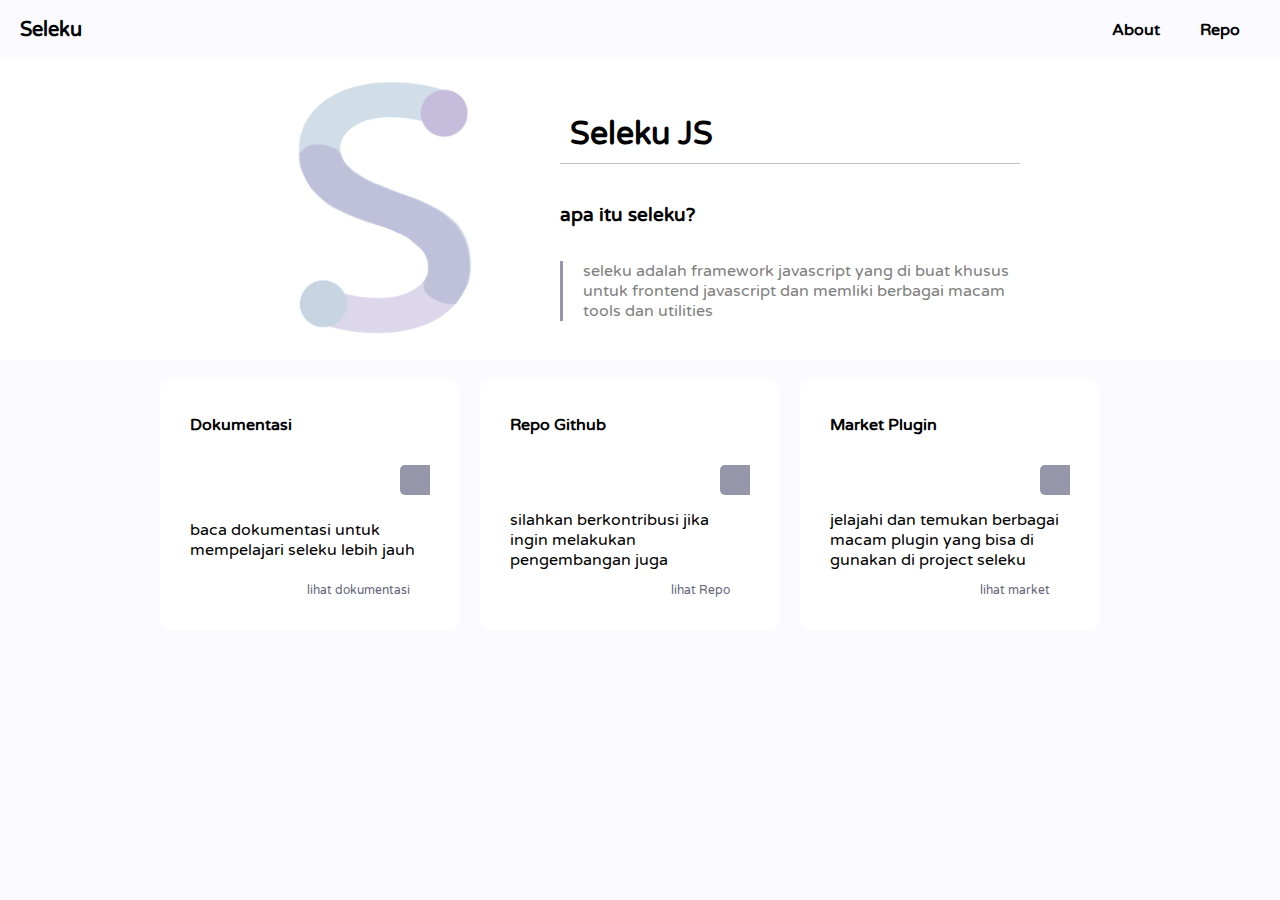
==== index.html @ 768d2b9d "update" ====
<!DOCTYPE html>
<html>
	<head>
		<title>Seleku</title>
		<link rel="stylesheet" type="text/css" href="style.css">
		<link rel="stylesheet" href="https://cdnjs.cloudflare.com/ajax/libs/font-awesome/5.15.3/css/all.min.css" integrity="sha512-iBBXm8fW90+nuLcSKlbmrPcLa0OT92xO1BIsZ+ywDWZCvqsWgccV3gFoRBv0z+8dLJgyAHIhR35VZc2oM/gI1w==" crossorigin="anonymous" />
		<link rel="preconnect" href="https://fonts.gstatic.com">
		<link href="https://fonts.googleapis.com/css2?family=Varela+Round&display=swap" rel="stylesheet">
		<meta name="viewport" content="width=device-width, initial-scale=1.0, maximum-scale=1.0, minimum-scale=1.0">
	</head>
	<body>
		<div class="navbar">
			<div class="nav-left">
				<b>
				<i class="fas fa-grip-lines-vertical"></i>
				Seleku
				</b>
			</div>
			<div class="nav-right">
				<a>About</a>
				<a>Repo</a>
				<button id="show">
				<i class="fas fa-bars"></i>
				</button>
			</div>
		</div>
		<div class="on-mobile-nav" id="nav-hidden">
			<a>:: Docs</a>
			<a>:: Example</a>
			<a>:: About</a>
		</div>
		<div class="content">
			<img src="icon.jpeg">
			<div class="content-intro">
				<h1>Seleku JS</h1>
				<h3>apa itu seleku?</h3>
				<p>seleku adalah framework javascript yang di buat khusus untuk frontend javascript dan memliki berbagai macam tools dan utilities</p>
			</div>
		</div>
		<div class="product">
			<div class="card">
				<div class="card-image">
					Dokumentasi
				</div>
				<div class="card-info">
					baca dokumentasi untuk mempelajari seleku lebih jauh
				</div>
				<div class="card-action">
					<a>lihat dokumentasi</a>
				</div>
			</div>
			<div class="card">
				<div class="card-image">
					Repo Github
				</div>
				<div class="card-info">
					silahkan berkontribusi jika ingin melakukan pengembangan juga
				</div>
				<div class="card-action">
					<a>lihat Repo</a>
				</div>
			</div>
			<div class="card">
				<div class="card-image">
					Market Plugin
				</div>
				<div class="card-info">
					jelajahi dan temukan berbagai macam plugin yang bisa di gunakan di project seleku
				</div>
				<div class="card-action">
					<a>lihat market</a>
				</div>
			</div>
		</div>
		<script type="text/javascript" src="index.js"></script>
	</body>
</html>
---- style.css ----
*{
	box-sizing: border-box;
	font-family: sans-serif;
	font-family: 'Varela Round', sans-serif;
}

html,body{
	width: 100%;
	height: 100%;
	margin: 0px;
	background: rgb(250,250,255);
}

.navbar{
	width: 100%;
	height: 60px;
	display: flex;
	justify-content: center;
	align-items: center;
	flex-wrap: wrap;
	background: rgb(250,250,255);
}

.navbar .nav-left{
	width: 50%;
	height: 100%;
	display: flex;
	justify-content: flex-start;
	align-items: center;
	padding-left: 20px;
	flex-wrap: wrap;
}

.navbar .nav-left b{
	font-family: 'Varela Round', sans-serif;
	font-size: 20px;
}

.navbar .nav-right{
	width: 50%;
	height: 100%;
	display: flex;
	justify-content: flex-end;
	padding-right: 20px;
	align-items: center;
	flex-wrap: wrap;
}

.navbar .nav-right a{
	height: 100%;
	padding: 10px;
	display: flex;
	justify-content: center;
	align-items: center;
	flex-wrap: wrap;
	margin: 0px 10px;
	font-family: 'Varela Round', sans-serif;
	font-weight: bold;
	cursor: pointer;
}

.navbar .nav-right button{
	width: 40px;
	height: 40px;
	background: none;
	outline: none;
	border: none;
	display: none;
	cursor: pointer;
}

.navbar .nav-right button i{
	font-size: 20px;
}

.navbar .nav-left img{
	width: 40px;
	height: 40px;
	border-radius: 100%;
}

.content{
	width: 100%;
	display: flex;
	justify-content: center;
	align-items: center;
	flex-wrap: wrap;
	position: relative;
	background: white;
}

.content .content-intro{
	width: 500px;
	height: 300px;
	display: flex;
	justify-content: center;
	align-items: center;
	flex-direction: column;
	padding: 20px;
	background: white;
}

.content .content-intro > *{
	width: 100%;
}

.content .content-intro p{
	border-left: 3px solid rgb(150,150,170);
	padding-left: 20px;
	color: gray;
}

.content .content-intro h1{
	border-bottom: 0.2px solid rgba(0,0,0,0.25);
	padding: 10px;
}

.content img{
	width: 300px;
	height: 300px;
	border-radius: 10px;
	background: white;
}

.product {
	width: 100%;
	padding: 20px 0px;
	display: flex;
	justify-content:center;
	align-items: center;
	flex-wrap: wrap;
}

.card{
	width: 300px;
	height: 250px;
	background: white;
	border-radius:10px;
	display: flex;
	justify-content:center;
	align-items: center;
	margin-bottom:10px;
	flex-direction: column;
	margin-right:20px;
}

.card .card-image{
	width: 80%;
	height: 100px;
	padding: 10px 0px;
	font-weight:bold;
	position: relative;
	display: flex;
	justify-content: flex-start;
	align-items: flex-start;
	flex-direction: column;
}

.card .card-image:after{
	content: "";
	width: 30px;
	height: 30px;
	background: rgb(150,150,170);
	position: absolute;
	right: 0px;
	bottom: 10px;
	border-radius:5px 0px 0px 5px;
}

.card .card-info{
	width: 80%;
	height: 70px;
	overflow: hidden;
	display: flex;
	justify-content:center;
	align-items: center;
	flex-direction: column;
}

.card .card-action{
	width:80%;
	height: 30px;
	display: flex;
	justify-content:flex-end;
	align-items: center;
	flex-wrap: wrap;
	padding-right:20px;
}

.card .card-action a{
	font-size: 12px;
	color: rgb(100,100,120);
}

.on-mobile-nav{
	width: 0px;
	height: 100%;
	display: flex;
	position: fixed;
	z-index: 3;
	justify-content:flex-start;
	align-items: center;
	flex-direction: column;
	background: white;
	overflow-y: hidden;
	top: 0px;
	left: 0px;
	transition: 0.3s all;
}

.on-mobile-nav a{
	width: 280px;
	height: 50px;
	display: flex;
	justify-content:flex-start;
	padding-left:20px;
	align-items: center;
	flex-wrap:wrap;
	font-weight: bold;
}

.on-mobile-active{
	width: 280px;
}

@media only screen and (min-width: 320px) and (max-width: 600px){
	.content img{
		display: none;
	}

	.navbar .nav-right a{
		display: none;
	}

	.navbar .nav-right button{
		display: block;
	}
}
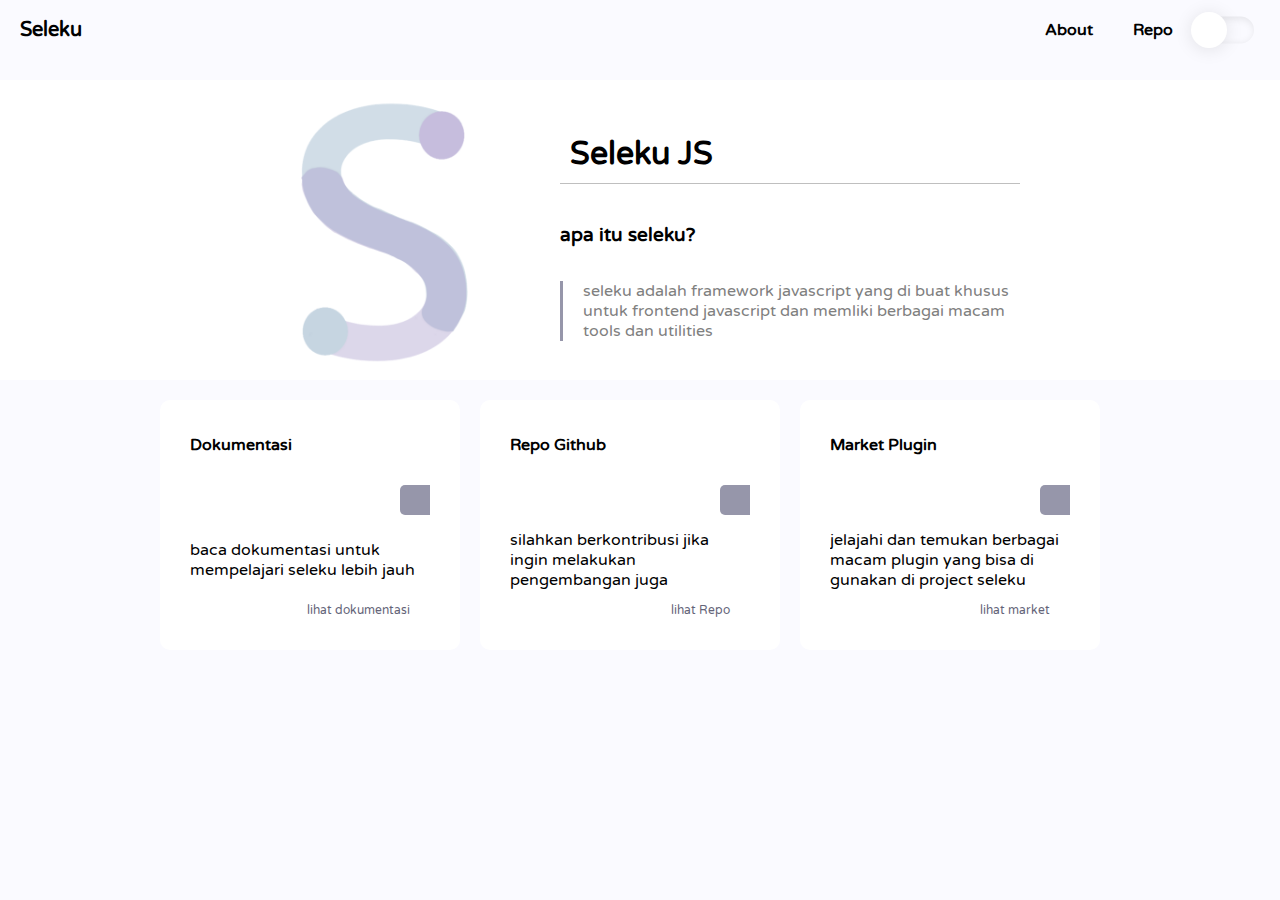
==== commit 10a338fb: "Merge pull request #3 from daberpro/main" ====
--- a/index.html
+++ b/index.html
@@ -19,18 +19,23 @@
 			<div class="nav-right">
 				<a>About</a>
 				<a>Repo</a>
+				<input type="checkbox" class="my-switch" name="" id="mode">
 				<button id="show">
 				<i class="fas fa-bars"></i>
 				</button>
 			</div>
 		</div>
 		<div class="on-mobile-nav" id="nav-hidden">
+			<div class="config">
+				<input type="checkbox" class="my-switch" name="" id="mode">
+			</div>
 			<a>:: Docs</a>
 			<a>:: Example</a>
 			<a>:: About</a>
+			<a>:: Repo</a>
 		</div>
 		<div class="content">
-			<img src="icon.jpeg">
+			<img src="icon.png">
 			<div class="content-intro">
 				<h1>Seleku JS</h1>
 				<h3>apa itu seleku?</h3>
--- a/style.css
+++ b/style.css
@@ -87,6 +87,7 @@
 	flex-wrap: wrap;
 	position: relative;
 	background: white;
+	margin-top: 20px;
 }
 
 .content .content-intro{
@@ -210,18 +211,112 @@
 
 .on-mobile-nav a{
 	width: 280px;
-	height: 50px;
+	height: 70px;
 	display: flex;
 	justify-content:flex-start;
 	padding-left:20px;
 	align-items: center;
 	flex-wrap:wrap;
 	font-weight: bold;
+	position: relative;
+	font-size: 20px;
+	color: rgb(2.5,2.5,25);
+	text-shadow: 0px 1px 7px rgba(2.5,2.5,25,0.1);
+}
+
+.on-mobile-nav a:after{
+	font-family: "Font Awesome 5 Free"; 
+	font-weight: 900; 
+	content: "\f054";
+	position: absolute;
+	right: 50px;
+}
+
+.on-mobile-nav .config{
+	display: flex;
+	justify-content:flex-start;
+	padding-left: 20px;
+	align-items: center;
+	flex-wrap: wrap;
+	width: 280px;
+	height: 60px;
 }
 
 .on-mobile-active{
 	width: 280px;
 }
+
+.my-switch{
+	position: relative;
+	width: 60px;
+	height: 30px;
+	-webkit-appearance: none;
+	background: rgb(250,250,255);
+	box-shadow: inset 2px 2px 10px rgba(0,0,0,0.1);
+	border-radius: 30px;
+	outline: none;
+	transition: 0.3s all;
+	transform: scale(0.9);
+}
+
+.dark{
+	background: rgb(50,50,80) !important;
+}
+
+.primary-dark{
+	background: rgb(30,30,60) !important;
+}
+
+.primary-dark .card-image{
+	color: white;
+}
+
+.dark-button{
+	color: white;
+}
+
+.primary-dark .card-info{
+	color: silver;
+}
+
+.dark b,.dark a,.dark h1{
+	color: white;
+}
+
+.dark h3{
+	color: silver;
+}
+
+.my-switch:checked{
+	background: rgb(25,25,30);
+	box-shadow: inset 2px 2px 10px rgba(0,0,0,0.1);
+}
+
+.my-switch:before{
+	display: flex;
+	justify-content:center;
+	align-items: center;
+	flex-wrap: wrap;
+	font-family: "Font Awesome 5 Free"; 
+	font-weight: 900;
+	content: "\f186";
+	width: 40px;
+	height: 40px;
+	background: white;
+	border-radius: 100%;
+	box-shadow: 0px 2px 20px rgba(0,0,0,0.1);
+	position: absolute;
+	z-index: 3;
+	left: -10px;
+	top: -5px;
+	transition: 0.3s all;
+}
+
+.my-switch:checked::before{
+	left: 30px;
+	content: "\f185";
+}
+
 
 @media only screen and (min-width: 320px) and (max-width: 600px){
 	.content img{
@@ -232,7 +327,16 @@
 		display: none;
 	}
 
+	.navbar .nav-right input{
+		display: none;
+	}
+
 	.navbar .nav-right button{
 		display: block;
 	}
-}
+
+	.card{
+		width: 90%;
+		margin: 10px 0px;
+	}
+}
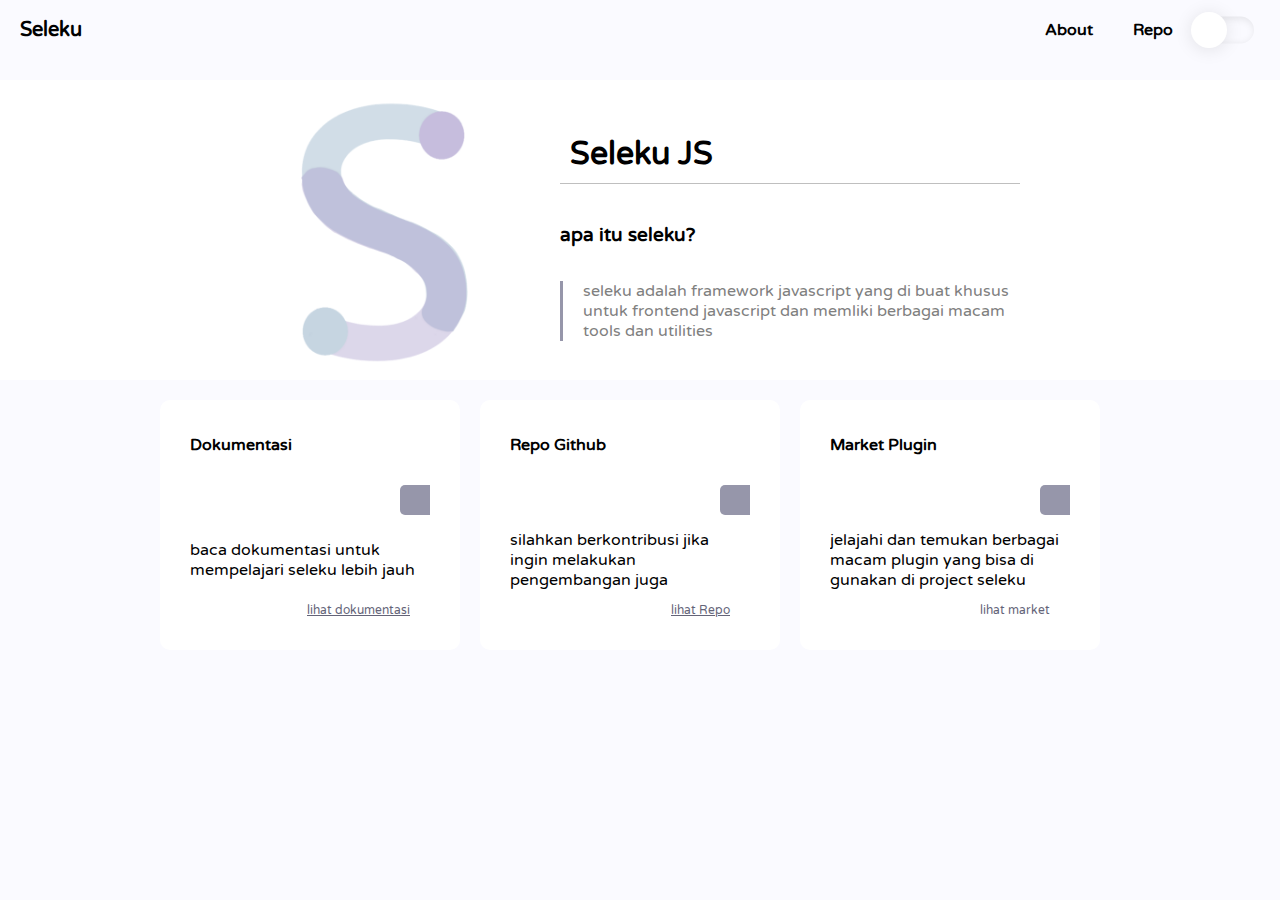
==== commit b6ab5ca0: "Update index.html" ====
--- a/index.html
+++ b/index.html
@@ -51,7 +51,7 @@
 					baca dokumentasi untuk mempelajari seleku lebih jauh
 				</div>
 				<div class="card-action">
-					<a>lihat dokumentasi</a>
+					<a href="https://github.com/selekudev/seleku">lihat dokumentasi</a>
 				</div>
 			</div>
 			<div class="card">
@@ -62,7 +62,7 @@
 					silahkan berkontribusi jika ingin melakukan pengembangan juga
 				</div>
 				<div class="card-action">
-					<a>lihat Repo</a>
+					<a href="https://github.com/selekudev/seleku">lihat Repo</a>
 				</div>
 			</div>
 			<div class="card">
@@ -79,4 +79,4 @@
 		</div>
 		<script type="text/javascript" src="index.js"></script>
 	</body>
-</html>+</html>
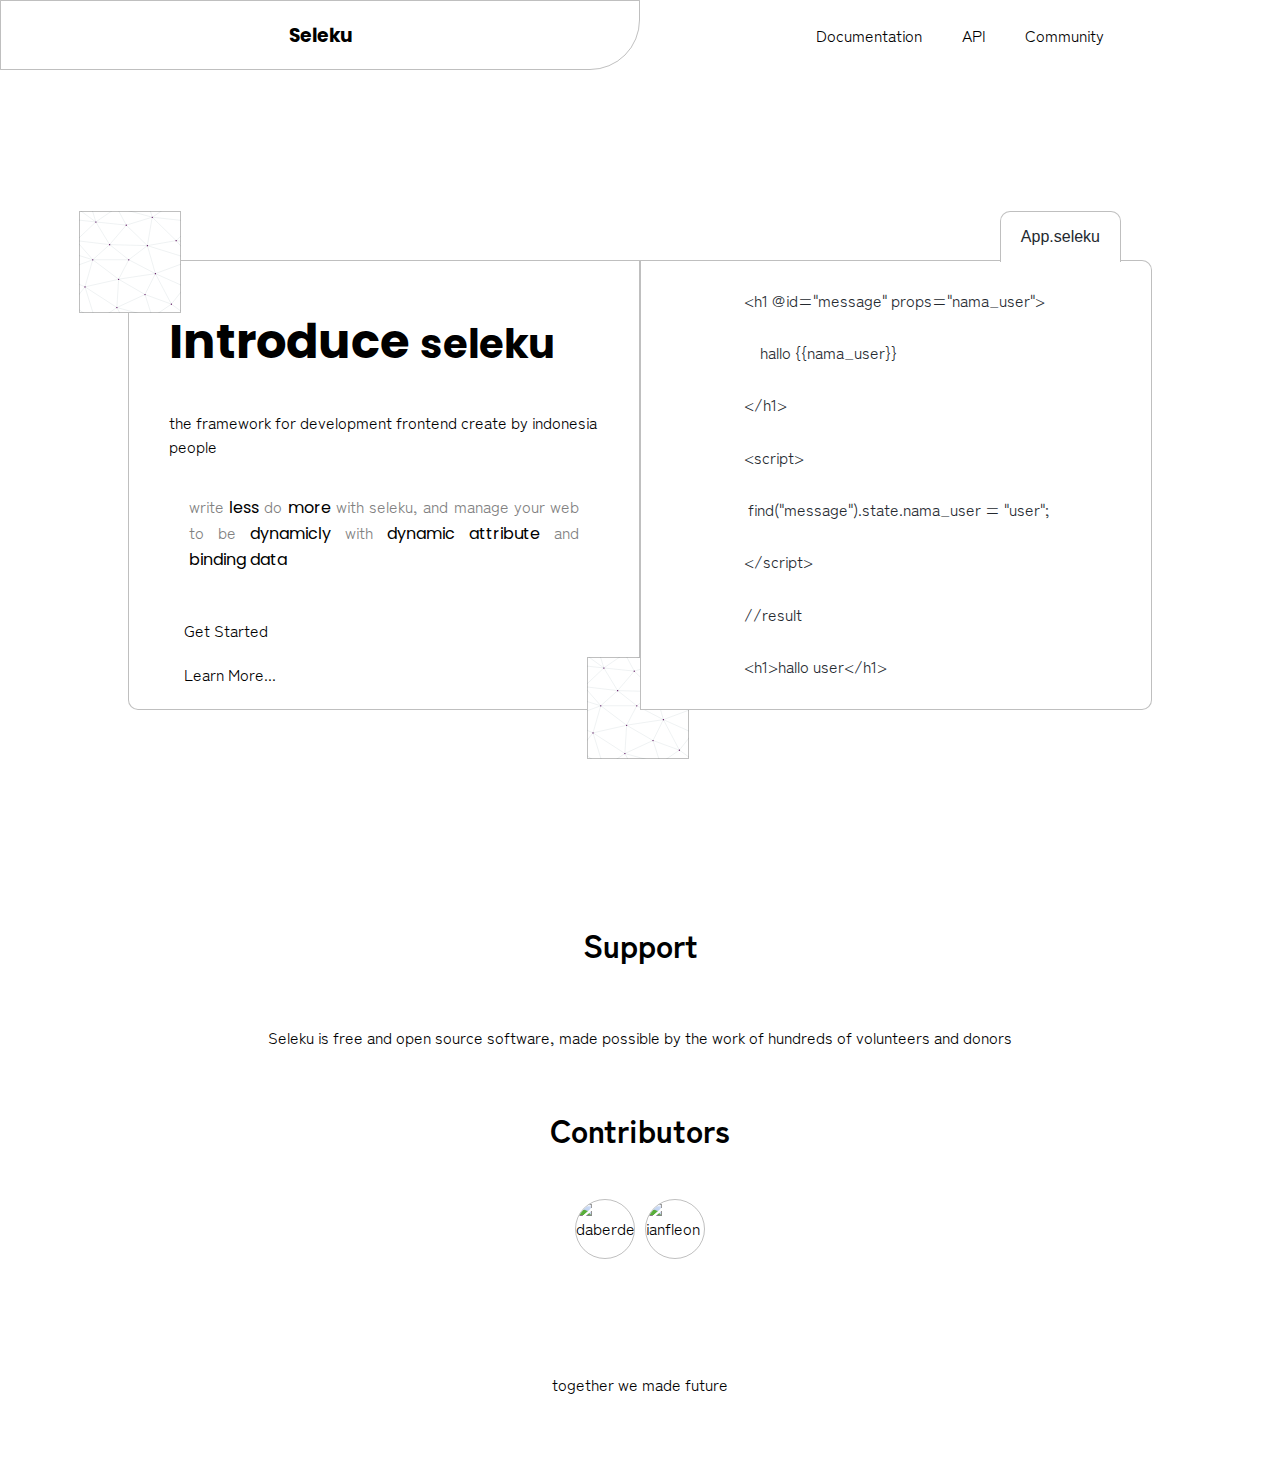
==== commit 13010b32: "Add files via upload" ====
--- a/index.html
+++ b/index.html
@@ -1,82 +1,122 @@
-<!DOCTYPE html>
-<html>
-	<head>
-		<title>Seleku</title>
-		<link rel="stylesheet" type="text/css" href="style.css">
-		<link rel="stylesheet" href="https://cdnjs.cloudflare.com/ajax/libs/font-awesome/5.15.3/css/all.min.css" integrity="sha512-iBBXm8fW90+nuLcSKlbmrPcLa0OT92xO1BIsZ+ywDWZCvqsWgccV3gFoRBv0z+8dLJgyAHIhR35VZc2oM/gI1w==" crossorigin="anonymous" />
-		<link rel="preconnect" href="https://fonts.gstatic.com">
-		<link href="https://fonts.googleapis.com/css2?family=Varela+Round&display=swap" rel="stylesheet">
-		<meta name="viewport" content="width=device-width, initial-scale=1.0, maximum-scale=1.0, minimum-scale=1.0">
-	</head>
-	<body>
-		<div class="navbar">
-			<div class="nav-left">
-				<b>
-				<i class="fas fa-grip-lines-vertical"></i>
-				Seleku
-				</b>
-			</div>
-			<div class="nav-right">
-				<a>About</a>
-				<a>Repo</a>
-				<input type="checkbox" class="my-switch" name="" id="mode">
-				<button id="show">
-				<i class="fas fa-bars"></i>
-				</button>
-			</div>
-		</div>
-		<div class="on-mobile-nav" id="nav-hidden">
-			<div class="config">
-				<input type="checkbox" class="my-switch" name="" id="mode">
-			</div>
-			<a>:: Docs</a>
-			<a>:: Example</a>
-			<a>:: About</a>
-			<a>:: Repo</a>
-		</div>
-		<div class="content">
-			<img src="icon.png">
-			<div class="content-intro">
-				<h1>Seleku JS</h1>
-				<h3>apa itu seleku?</h3>
-				<p>seleku adalah framework javascript yang di buat khusus untuk frontend javascript dan memliki berbagai macam tools dan utilities</p>
-			</div>
-		</div>
-		<div class="product">
-			<div class="card">
-				<div class="card-image">
-					Dokumentasi
-				</div>
-				<div class="card-info">
-					baca dokumentasi untuk mempelajari seleku lebih jauh
-				</div>
-				<div class="card-action">
-					<a href="https://github.com/selekudev/seleku">lihat dokumentasi</a>
-				</div>
-			</div>
-			<div class="card">
-				<div class="card-image">
-					Repo Github
-				</div>
-				<div class="card-info">
-					silahkan berkontribusi jika ingin melakukan pengembangan juga
-				</div>
-				<div class="card-action">
-					<a href="https://github.com/selekudev/seleku">lihat Repo</a>
-				</div>
-			</div>
-			<div class="card">
-				<div class="card-image">
-					Market Plugin
-				</div>
-				<div class="card-info">
-					jelajahi dan temukan berbagai macam plugin yang bisa di gunakan di project seleku
-				</div>
-				<div class="card-action">
-					<a>lihat market</a>
-				</div>
-			</div>
-		</div>
-		<script type="text/javascript" src="index.js"></script>
-	</body>
-</html>
+<!DOCTYPE html>
+<html lang="en">
+<head>
+	<meta property="og:image" content="/icon.png">
+	<meta name="description" content="framework buatan anak bangsa">
+	<meta charset="UTF-8">
+	<meta name="viewport" content="width=device-width, initial-scale=1.0, maximum-scale=1.0, minimum-scale=1.0">
+	<link rel="stylesheet" href="github-markdown.css">
+	<title>Seleku</title>
+	<link rel="stylesheet" href="https://cdnjs.cloudflare.com/ajax/libs/font-awesome/5.15.3/css/all.min.css" integrity="sha512-iBBXm8fW90+nuLcSKlbmrPcLa0OT92xO1BIsZ+ywDWZCvqsWgccV3gFoRBv0z+8dLJgyAHIhR35VZc2oM/gI1w==" crossorigin="anonymous" />
+	 <link rel="stylesheet" href="https://cdnjs.cloudflare.com/ajax/libs/highlight.js/11.3.1/styles/atom-one-dark.min.css" integrity="sha512-Jk4AqjWsdSzSWCSuQTfYRIF84Rq/eV0G2+tu07byYwHcbTGfdmLrHjUSwvzp5HvbiqK4ibmNwdcG49Y5RGYPTg==" crossorigin="anonymous" referrerpolicy="no-referrer" />
+	<script src="https://cdnjs.cloudflare.com/ajax/libs/highlight.js/11.3.1/highlight.min.js"></script>
+	<link rel="stylesheet" href="style.css">
+	<style>
+		
+		span .xml{
+			font-family: 'Roboto Mono', monospace !important;
+		}
+
+	</style>
+</head>
+<body>
+	
+	<div class="navbar">
+		<div class="left">
+			
+			<h3 class="title">Seleku</h3>
+
+		</div>
+		<div class="right">
+			
+			<li>
+				<a href="documentation.html">Documentation</a>
+			</li>
+			<li>
+				<a href="API.html">API</a>
+			</li>
+			<li>
+				<a href="community.html">Community</a>
+			</li>
+
+		</div>
+	</div>
+
+	<div class="content">
+
+		<div class="left-content simple-border">
+			
+			<h1 class="title">Introduce <small class="subtitle">seleku</small></h1>
+
+			the framework for development frontend
+			create by indonesia people
+
+			<p class="p20 text-center">
+				
+				write <span class="subtitle">less</span> do <span class="subtitle">more</span> with seleku, and manage your
+				web to be <span class="subtitle">dynamicly</span> with <span class="subtitle">dynamic attribute</span> and <span class="subtitle">binding data</span>
+
+			</p>
+
+			<button class="btn">
+				Get Started
+			</button>
+
+			<button class="btn">
+				Learn More...
+			</button>
+
+		</div>
+
+		<div class="right-content markdown-body">
+			
+			<pre style="border: none"><code><span class="xml"><span class="hljs-tag">&lt;<span class="hljs-name">h1</span> @<span class="hljs-attr">id</span>=<span class="hljs-string">"message"</span> <span class="hljs-attr">props</span>=<span class="hljs-string">"nama_user"</span>&gt;</span>
+
+    hallo </span><span class="hljs-template-variable">{{nama_user}}</span><span class="xml">
+
+<span class="hljs-tag">&lt;/<span class="hljs-name">h1</span>&gt;</span>
+
+<span class="hljs-tag">&lt;<span class="hljs-name">script</span>&gt;</span><span class="actionscript">
+
+ find(<span class="hljs-string">"message"</span>).state.nama_user = <span class="hljs-string">"user"</span>;
+
+</span><span class="hljs-tag">&lt;/<span class="hljs-name">script</span>&gt;</span>
+
+//result
+
+<span class="hljs-tag">&lt;<span class="hljs-name">h1</span>&gt;</span>hallo user<span class="hljs-tag">&lt;/<span class="hljs-name">h1</span>&gt;</span></span>
+</code></pre>
+		</div>
+
+	</div>
+
+	<div class="description">
+			
+		<h1>Support</h1>
+		<p>
+			Seleku is free and open source software, made possible by the work of hundreds of volunteers and donors
+		</p>
+
+	</div>
+
+	<div class="description">
+			
+		<h1>Contributors</h1>
+		<div class="avatar">
+			
+			<img src="https://github.com/daberpro.png" alt="daberdev">
+			<img src="https://github.com/ianfleon.png" alt="ianfleon">
+
+		</div>
+		
+
+	</div>
+
+	<div class="footer">
+		
+		together we made future
+
+	</div>
+
+</body>
+</html>--- a/github-markdown.css
+++ b/github-markdown.css
@@ -0,0 +1,1006 @@
+@import url('https://fonts.googleapis.com/css2?family=Roboto+Mono&display=swap')
+
+
+
+@media (prefers-color-scheme: dark) {
+  .markdown-body {
+    color-scheme: light;
+    --color-prettylights-syntax-comment: #6e7781;
+    --color-prettylights-syntax-constant: #0550ae;
+    --color-prettylights-syntax-entity: #8250df;
+    --color-prettylights-syntax-storage-modifier-import: #24292f;
+    --color-prettylights-syntax-entity-tag: #116329;
+    --color-prettylights-syntax-keyword: #cf222e;
+    --color-prettylights-syntax-string: #0a3069;
+    --color-prettylights-syntax-variable: #953800;
+    --color-prettylights-syntax-brackethighlighter-unmatched: #82071e;
+    --color-prettylights-syntax-invalid-illegal-text: #f6f8fa;
+    --color-prettylights-syntax-invalid-illegal-bg: #82071e;
+    --color-prettylights-syntax-carriage-return-text: #f6f8fa;
+    --color-prettylights-syntax-carriage-return-bg: #cf222e;
+    --color-prettylights-syntax-string-regexp: #116329;
+    --color-prettylights-syntax-markup-list: #3b2300;
+    --color-prettylights-syntax-markup-heading: #0550ae;
+    --color-prettylights-syntax-markup-italic: #24292f;
+    --color-prettylights-syntax-markup-bold: #24292f;
+    --color-prettylights-syntax-markup-deleted-text: #82071e;
+    --color-prettylights-syntax-markup-deleted-bg: #FFEBE9;
+    --color-prettylights-syntax-markup-inserted-text: #116329;
+    --color-prettylights-syntax-markup-inserted-bg: #dafbe1;
+    --color-prettylights-syntax-markup-changed-text: #953800;
+    --color-prettylights-syntax-markup-changed-bg: #ffd8b5;
+    --color-prettylights-syntax-markup-ignored-text: #eaeef2;
+    --color-prettylights-syntax-markup-ignored-bg: #0550ae;
+    --color-prettylights-syntax-meta-diff-range: #8250df;
+    --color-prettylights-syntax-brackethighlighter-angle: #57606a;
+    --color-prettylights-syntax-sublimelinter-gutter-mark: #8c959f;
+    --color-prettylights-syntax-constant-other-reference-link: #0a3069;
+    --color-fg-default: #24292f;
+    --color-fg-muted: #57606a;
+    --color-fg-subtle: #6e7781;
+    --color-canvas-default: #ffffff;
+    --color-canvas-subtle: #f6f8fa;
+    --color-border-default: #d0d7de;
+    --color-border-muted: hsla(210,18%,87%,1);
+    --color-neutral-muted: rgba(175,184,193,0.2);
+    --color-accent-fg: #0969da;
+    --color-accent-emphasis: #0969da;
+    --color-danger-fg: #cf222e;
+  }
+}
+
+@media (prefers-color-scheme: light) {
+  .markdown-body {
+    color-scheme: light;
+    --color-prettylights-syntax-comment: #6e7781;
+    --color-prettylights-syntax-constant: #0550ae;
+    --color-prettylights-syntax-entity: #8250df;
+    --color-prettylights-syntax-storage-modifier-import: #24292f;
+    --color-prettylights-syntax-entity-tag: #116329;
+    --color-prettylights-syntax-keyword: #cf222e;
+    --color-prettylights-syntax-string: #0a3069;
+    --color-prettylights-syntax-variable: #953800;
+    --color-prettylights-syntax-brackethighlighter-unmatched: #82071e;
+    --color-prettylights-syntax-invalid-illegal-text: #f6f8fa;
+    --color-prettylights-syntax-invalid-illegal-bg: #82071e;
+    --color-prettylights-syntax-carriage-return-text: #f6f8fa;
+    --color-prettylights-syntax-carriage-return-bg: #cf222e;
+    --color-prettylights-syntax-string-regexp: #116329;
+    --color-prettylights-syntax-markup-list: #3b2300;
+    --color-prettylights-syntax-markup-heading: #0550ae;
+    --color-prettylights-syntax-markup-italic: #24292f;
+    --color-prettylights-syntax-markup-bold: #24292f;
+    --color-prettylights-syntax-markup-deleted-text: #82071e;
+    --color-prettylights-syntax-markup-deleted-bg: #FFEBE9;
+    --color-prettylights-syntax-markup-inserted-text: #116329;
+    --color-prettylights-syntax-markup-inserted-bg: #dafbe1;
+    --color-prettylights-syntax-markup-changed-text: #953800;
+    --color-prettylights-syntax-markup-changed-bg: #ffd8b5;
+    --color-prettylights-syntax-markup-ignored-text: #eaeef2;
+    --color-prettylights-syntax-markup-ignored-bg: #0550ae;
+    --color-prettylights-syntax-meta-diff-range: #8250df;
+    --color-prettylights-syntax-brackethighlighter-angle: #57606a;
+    --color-prettylights-syntax-sublimelinter-gutter-mark: #8c959f;
+    --color-prettylights-syntax-constant-other-reference-link: #0a3069;
+    --color-fg-default: #24292f;
+    --color-fg-muted: #57606a;
+    --color-fg-subtle: #6e7781;
+    --color-canvas-default: #ffffff;
+    --color-canvas-subtle: #f6f8fa;
+    --color-border-default: #d0d7de;
+    --color-border-muted: hsla(210,18%,87%,1);
+    --color-neutral-muted: rgba(175,184,193,0.2);
+    --color-accent-fg: #0969da;
+    --color-accent-emphasis: #0969da;
+    --color-danger-fg: #cf222e;
+  }
+}
+
+.markdown-body {
+  -ms-text-size-adjust: 100%;
+  -webkit-text-size-adjust: 100%;
+  margin: 0;
+  color: var(--color-fg-default);
+  /* background-color: var(--color-canvas-default); */
+  font-family: -apple-system,BlinkMacSystemFont,"Segoe UI",Helvetica,Arial,sans-serif,"Apple Color Emoji","Segoe UI Emoji";
+  font-size: 16px;
+  line-height: 1.5;
+  word-wrap: break-word;
+}
+
+.markdown-body .octicon {
+  display: inline-block;
+  fill: currentColor;
+  vertical-align: text-bottom;
+}
+
+.markdown-body h1:hover .anchor .octicon-link:before,
+.markdown-body h2:hover .anchor .octicon-link:before,
+.markdown-body h3:hover .anchor .octicon-link:before,
+.markdown-body h4:hover .anchor .octicon-link:before,
+.markdown-body h5:hover .anchor .octicon-link:before,
+.markdown-body h6:hover .anchor .octicon-link:before {
+  width: 16px;
+  height: 16px;
+  content: ' ';
+  display: inline-block;
+  background-color: currentColor;
+  -webkit-mask-image: url("data:image/svg+xml,<svg xmlns='http://www.w3.org/2000/svg' viewBox='0 0 16 16' version='1.1' aria-hidden='true'><path fill-rule='evenodd' d='M7.775 3.275a.75.75 0 001.06 1.06l1.25-1.25a2 2 0 112.83 2.83l-2.5 2.5a2 2 0 01-2.83 0 .75.75 0 00-1.06 1.06 3.5 3.5 0 004.95 0l2.5-2.5a3.5 3.5 0 00-4.95-4.95l-1.25 1.25zm-4.69 9.64a2 2 0 010-2.83l2.5-2.5a2 2 0 012.83 0 .75.75 0 001.06-1.06 3.5 3.5 0 00-4.95 0l-2.5 2.5a3.5 3.5 0 004.95 4.95l1.25-1.25a.75.75 0 00-1.06-1.06l-1.25 1.25a2 2 0 01-2.83 0z'></path></svg>");
+  mask-image: url("data:image/svg+xml,<svg xmlns='http://www.w3.org/2000/svg' viewBox='0 0 16 16' version='1.1' aria-hidden='true'><path fill-rule='evenodd' d='M7.775 3.275a.75.75 0 001.06 1.06l1.25-1.25a2 2 0 112.83 2.83l-2.5 2.5a2 2 0 01-2.83 0 .75.75 0 00-1.06 1.06 3.5 3.5 0 004.95 0l2.5-2.5a3.5 3.5 0 00-4.95-4.95l-1.25 1.25zm-4.69 9.64a2 2 0 010-2.83l2.5-2.5a2 2 0 012.83 0 .75.75 0 001.06-1.06 3.5 3.5 0 00-4.95 0l-2.5 2.5a3.5 3.5 0 004.95 4.95l1.25-1.25a.75.75 0 00-1.06-1.06l-1.25 1.25a2 2 0 01-2.83 0z'></path></svg>");
+}
+
+.markdown-body details,
+.markdown-body figcaption,
+.markdown-body figure {
+  display: block;
+}
+
+.markdown-body summary {
+  display: list-item;
+}
+
+.markdown-body a {
+  background-color: transparent;
+  color: var(--color-accent-fg);
+  text-decoration: none;
+}
+
+.markdown-body a:active,
+.markdown-body a:hover {
+  outline-width: 0;
+}
+
+.markdown-body abbr[title] {
+  border-bottom: none;
+  -webkit-text-decoration: underline dotted;
+  text-decoration: underline dotted;
+}
+
+.markdown-body b,
+.markdown-body strong {
+  font-weight: 600;
+}
+
+.markdown-body dfn {
+  font-style: italic;
+}
+
+.markdown-body h1 {
+  margin: .67em 0;
+  font-weight: 600;
+  padding-bottom: .3em;
+  font-size: 2em;
+  /* border-bottom: 1px solid var(--color-border-muted); */
+}
+
+.markdown-body mark {
+  background-color: #ff0;
+  color: var(--color-text-primary);
+}
+
+.markdown-body small {
+  font-size: 90%;
+}
+
+.markdown-body sub,
+.markdown-body sup {
+  font-size: 75%;
+  line-height: 0;
+  position: relative;
+  vertical-align: baseline;
+}
+
+.markdown-body sub {
+  bottom: -0.25em;
+}
+
+.markdown-body sup {
+  top: -0.5em;
+}
+
+.markdown-body img {
+  border-style: none;
+  max-width: 100%;
+  box-sizing: content-box;
+  background-color: var(--color-canvas-default);
+}
+
+.markdown-body code,
+.markdown-body kbd,
+.markdown-body pre,
+.markdown-body samp {
+  font-family: monospace,monospace;
+  font-size: 1em;
+}
+
+.markdown-body figure {
+  margin: 1em 40px;
+}
+
+.markdown-body hr {
+  box-sizing: content-box;
+  overflow: hidden;
+  background: transparent;
+  border-bottom: 1px solid var(--color-border-muted);
+  height: .25em;
+  padding: 0;
+  margin: 24px 0;
+  background-color: var(--color-border-default);
+  border: 0;
+}
+
+.markdown-body html [type=button],
+.markdown-body [type=reset],
+.markdown-body [type=submit] {
+  -webkit-appearance: button;
+}
+
+.markdown-body [type=button]::-moz-focus-inner,
+.markdown-body [type=reset]::-moz-focus-inner,
+.markdown-body [type=submit]::-moz-focus-inner {
+  border-style: none;
+  padding: 0;
+}
+
+.markdown-body [type=button]:-moz-focusring,
+.markdown-body [type=reset]:-moz-focusring,
+.markdown-body [type=submit]:-moz-focusring {
+  outline: 1px dotted ButtonText;
+}
+
+.markdown-body [type=checkbox],
+.markdown-body [type=radio] {
+  box-sizing: border-box;
+  padding: 0;
+}
+
+.markdown-body [type=number]::-webkit-inner-spin-button,
+.markdown-body [type=number]::-webkit-outer-spin-button {
+  height: auto;
+}
+
+.markdown-body [type=search] {
+  -webkit-appearance: textfield;
+  outline-offset: -2px;
+}
+
+.markdown-body [type=search]::-webkit-search-cancel-button,
+.markdown-body [type=search]::-webkit-search-decoration {
+  -webkit-appearance: none;
+}
+
+.markdown-body ::-webkit-input-placeholder {
+  color: inherit;
+  opacity: .54;
+}
+
+.markdown-body ::-webkit-file-upload-button {
+  -webkit-appearance: button;
+  font: inherit;
+}
+
+.markdown-body a:hover {
+  text-decoration: underline;
+}
+
+.markdown-body hr::before {
+  display: table;
+  content: "";
+}
+
+.markdown-body hr::after {
+  display: table;
+  clear: both;
+  content: "";
+}
+
+.markdown-body table {
+  border-spacing: 0;
+  border-collapse: collapse;
+  display: block;
+  width: max-content;
+  max-width: 100%;
+  overflow: auto;
+}
+
+.markdown-body td,
+.markdown-body th {
+  padding: 0;
+}
+
+.markdown-body details summary {
+  cursor: pointer;
+}
+
+.markdown-body details:not([open])>*:not(summary) {
+  display: none !important;
+}
+
+.markdown-body kbd {
+  display: inline-block;
+  padding: 3px 5px;
+  font: 11px ui-monospace,SFMono-Regular,SF Mono,Menlo,Consolas,Liberation Mono,monospace;
+  line-height: 10px;
+  color: var(--color-fg-default);
+  vertical-align: middle;
+  background-color: var(--color-canvas-subtle);
+  border: solid 1px var(--color-neutral-muted);
+  border-bottom-color: var(--color-neutral-muted);
+  border-radius: 6px;
+  box-shadow: inset 0 -1px 0 var(--color-neutral-muted);
+}
+
+.markdown-body h1,
+.markdown-body h2,
+.markdown-body h3,
+.markdown-body h4,
+.markdown-body h5,
+.markdown-body h6 {
+  margin-top: 24px;
+  margin-bottom: 16px;
+  font-weight: 600;
+  line-height: 1.25;
+}
+
+.markdown-body h2 {
+  font-weight: 600;
+  padding-bottom: .3em;
+  font-size: 1.5em;
+  border-bottom: 1px solid var(--color-border-muted);
+}
+
+.markdown-body h3 {
+  font-weight: 600;
+  font-size: 1.25em;
+}
+
+.markdown-body h4 {
+  font-weight: 600;
+  font-size: 1em;
+}
+
+.markdown-body h5 {
+  font-weight: 600;
+  font-size: .875em;
+}
+
+.markdown-body h6 {
+  font-weight: 600;
+  font-size: .85em;
+  color: var(--color-fg-muted);
+}
+
+.markdown-body p {
+  margin-top: 0;
+  margin-bottom: 10px;
+}
+
+.markdown-body blockquote {
+  margin: 0;
+  padding: 0 1em;
+  color: var(--color-fg-muted);
+  border-left: .25em solid var(--color-border-default);
+}
+
+.markdown-body ul,
+.markdown-body ol {
+  margin-top: 0;
+  margin-bottom: 0;
+  padding-left: 2em;
+}
+
+.markdown-body ol ol,
+.markdown-body ul ol {
+  list-style-type: lower-roman;
+}
+
+.markdown-body ul ul ol,
+.markdown-body ul ol ol,
+.markdown-body ol ul ol,
+.markdown-body ol ol ol {
+  list-style-type: lower-alpha;
+}
+
+.markdown-body dd {
+  margin-left: 0;
+}
+
+.markdown-body tt,
+.markdown-body code {
+  font-family: ui-monospace,SFMono-Regular,SF Mono,Menlo,Consolas,Liberation Mono,monospace;
+  font-size: 12px;
+}
+
+.markdown-body pre {
+  margin-top: 0;
+  margin-bottom: 0;
+  font-family: ui-monospace,SFMono-Regular,SF Mono,Menlo,Consolas,Liberation Mono,monospace;
+  font-size: 12px;
+  word-wrap: normal;
+}
+
+.markdown-body :-ms-input-placeholder {
+  color: var(--color-fg-subtle);
+  opacity: 1;
+}
+
+.markdown-body ::-ms-input-placeholder {
+  color: var(--color-fg-subtle);
+  opacity: 1;
+}
+
+.markdown-body ::placeholder {
+  color: var(--color-fg-subtle);
+  opacity: 1;
+}
+
+.markdown-body .pl-c {
+  color: var(--color-prettylights-syntax-comment);
+}
+
+.markdown-body .pl-c1,
+.markdown-body .pl-s .pl-v {
+  color: var(--color-prettylights-syntax-constant);
+}
+
+.markdown-body .pl-e,
+.markdown-body .pl-en {
+  color: var(--color-prettylights-syntax-entity);
+}
+
+.markdown-body .pl-smi,
+.markdown-body .pl-s .pl-s1 {
+  color: var(--color-prettylights-syntax-storage-modifier-import);
+}
+
+.markdown-body .pl-ent {
+  color: var(--color-prettylights-syntax-entity-tag);
+}
+
+.markdown-body .pl-k {
+  color: var(--color-prettylights-syntax-keyword);
+}
+
+.markdown-body .pl-s,
+.markdown-body .pl-pds,
+.markdown-body .pl-s .pl-pse .pl-s1,
+.markdown-body .pl-sr,
+.markdown-body .pl-sr .pl-cce,
+.markdown-body .pl-sr .pl-sre,
+.markdown-body .pl-sr .pl-sra {
+  color: var(--color-prettylights-syntax-string);
+}
+
+.markdown-body .pl-v,
+.markdown-body .pl-smw {
+  color: var(--color-prettylights-syntax-variable);
+}
+
+.markdown-body .pl-bu {
+  color: var(--color-prettylights-syntax-brackethighlighter-unmatched);
+}
+
+.markdown-body .pl-ii {
+  color: var(--color-prettylights-syntax-invalid-illegal-text);
+  background-color: var(--color-prettylights-syntax-invalid-illegal-bg);
+}
+
+.markdown-body .pl-c2 {
+  color: var(--color-prettylights-syntax-carriage-return-text);
+  background-color: var(--color-prettylights-syntax-carriage-return-bg);
+}
+
+.markdown-body .pl-sr .pl-cce {
+  font-weight: bold;
+  color: var(--color-prettylights-syntax-string-regexp);
+}
+
+.markdown-body .pl-ml {
+  color: var(--color-prettylights-syntax-markup-list);
+}
+
+.markdown-body .pl-mh,
+.markdown-body .pl-mh .pl-en,
+.markdown-body .pl-ms {
+  font-weight: bold;
+  color: var(--color-prettylights-syntax-markup-heading);
+}
+
+.markdown-body .pl-mi {
+  font-style: italic;
+  color: var(--color-prettylights-syntax-markup-italic);
+}
+
+.markdown-body .pl-mb {
+  font-weight: bold;
+  color: var(--color-prettylights-syntax-markup-bold);
+}
+
+.markdown-body .pl-md {
+  color: var(--color-prettylights-syntax-markup-deleted-text);
+  background-color: var(--color-prettylights-syntax-markup-deleted-bg);
+}
+
+.markdown-body .pl-mi1 {
+  color: var(--color-prettylights-syntax-markup-inserted-text);
+  background-color: var(--color-prettylights-syntax-markup-inserted-bg);
+}
+
+.markdown-body .pl-mc {
+  color: var(--color-prettylights-syntax-markup-changed-text);
+  background-color: var(--color-prettylights-syntax-markup-changed-bg);
+}
+
+.markdown-body .pl-mi2 {
+  color: var(--color-prettylights-syntax-markup-ignored-text);
+  background-color: var(--color-prettylights-syntax-markup-ignored-bg);
+}
+
+.markdown-body .pl-mdr {
+  font-weight: bold;
+  color: var(--color-prettylights-syntax-meta-diff-range);
+}
+
+.markdown-body .pl-ba {
+  color: var(--color-prettylights-syntax-brackethighlighter-angle);
+}
+
+.markdown-body .pl-sg {
+  color: var(--color-prettylights-syntax-sublimelinter-gutter-mark);
+}
+
+.markdown-body .pl-corl {
+  text-decoration: underline;
+  color: var(--color-prettylights-syntax-constant-other-reference-link);
+}
+
+.markdown-body [data-catalyst] {
+  display: block;
+}
+
+.markdown-body g-emoji {
+  font-family: "Apple Color Emoji","Segoe UI Emoji","Segoe UI Symbol";
+  font-size: 1em;
+  font-style: normal !important;
+  font-weight: 400;
+  line-height: 1;
+  vertical-align: -0.075em;
+}
+
+.markdown-body g-emoji img {
+  width: 1em;
+  height: 1em;
+}
+
+.markdown-body::before {
+  display: table;
+  content: "";
+}
+
+.markdown-body::after {
+  display: table;
+  clear: both;
+  content: "";
+}
+
+.markdown-body>*:first-child {
+  margin-top: 0 !important;
+}
+
+.markdown-body>*:last-child {
+  margin-bottom: 0 !important;
+}
+
+.markdown-body a:not([href]) {
+  color: inherit;
+  text-decoration: none;
+}
+
+.markdown-body .absent {
+  color: var(--color-danger-fg);
+}
+
+.markdown-body .anchor {
+  float: left;
+  padding-right: 4px;
+  margin-left: -20px;
+  line-height: 1;
+}
+
+.markdown-body .anchor:focus {
+  outline: none;
+}
+
+.markdown-body p,
+.markdown-body blockquote,
+.markdown-body ul,
+.markdown-body ol,
+.markdown-body dl,
+.markdown-body table,
+.markdown-body pre,
+.markdown-body details {
+  margin-top: 0;
+  margin-bottom: 16px;
+}
+
+.markdown-body blockquote>:first-child {
+  margin-top: 0;
+}
+
+.markdown-body blockquote>:last-child {
+  margin-bottom: 0;
+}
+
+.markdown-body sup>a::before {
+  content: "[";
+}
+
+.markdown-body sup>a::after {
+  content: "]";
+}
+
+.markdown-body h1 .octicon-link,
+.markdown-body h2 .octicon-link,
+.markdown-body h3 .octicon-link,
+.markdown-body h4 .octicon-link,
+.markdown-body h5 .octicon-link,
+.markdown-body h6 .octicon-link {
+  color: var(--color-fg-default);
+  vertical-align: middle;
+  visibility: hidden;
+}
+
+.markdown-body h1:hover .anchor,
+.markdown-body h2:hover .anchor,
+.markdown-body h3:hover .anchor,
+.markdown-body h4:hover .anchor,
+.markdown-body h5:hover .anchor,
+.markdown-body h6:hover .anchor {
+  text-decoration: none;
+}
+
+.markdown-body h1:hover .anchor .octicon-link,
+.markdown-body h2:hover .anchor .octicon-link,
+.markdown-body h3:hover .anchor .octicon-link,
+.markdown-body h4:hover .anchor .octicon-link,
+.markdown-body h5:hover .anchor .octicon-link,
+.markdown-body h6:hover .anchor .octicon-link {
+  visibility: visible;
+}
+
+.markdown-body h1 tt,
+.markdown-body h1 code,
+.markdown-body h2 tt,
+.markdown-body h2 code,
+.markdown-body h3 tt,
+.markdown-body h3 code,
+.markdown-body h4 tt,
+.markdown-body h4 code,
+.markdown-body h5 tt,
+.markdown-body h5 code,
+.markdown-body h6 tt,
+.markdown-body h6 code {
+  padding: 0 .2em;
+  font-size: inherit;
+}
+
+.markdown-body ul.no-list,
+.markdown-body ol.no-list {
+  padding: 0;
+  list-style-type: none;
+}
+
+.markdown-body ol[type="1"] {
+  list-style-type: decimal;
+}
+
+.markdown-body ol[type=a] {
+  list-style-type: lower-alpha;
+}
+
+.markdown-body ol[type=i] {
+  list-style-type: lower-roman;
+}
+
+.markdown-body div>ol:not([type]) {
+  list-style-type: decimal;
+}
+
+.markdown-body ul ul,
+.markdown-body ul ol,
+.markdown-body ol ol,
+.markdown-body ol ul {
+  margin-top: 0;
+  margin-bottom: 0;
+}
+
+.markdown-body li>p {
+  margin-top: 16px;
+}
+
+.markdown-body li+li {
+  margin-top: .25em;
+}
+
+.markdown-body dl {
+  padding: 0;
+}
+
+.markdown-body dl dt {
+  padding: 0;
+  margin-top: 16px;
+  font-size: 1em;
+  font-style: italic;
+  font-weight: 600;
+}
+
+.markdown-body dl dd {
+  padding: 0 16px;
+  margin-bottom: 16px;
+}
+
+.markdown-body table th {
+  font-weight: 600;
+}
+
+.markdown-body table th,
+.markdown-body table td {
+  padding: 6px 13px;
+  border: 1px solid var(--color-border-default);
+}
+
+.markdown-body table tr {
+  background-color: var(--color-canvas-default);
+  border-top: 1px solid var(--color-border-muted);
+}
+
+.markdown-body table tr:nth-child(2n) {
+  background-color: var(--color-canvas-subtle);
+}
+
+.markdown-body table img {
+  background-color: transparent;
+}
+
+.markdown-body img[align=right] {
+  padding-left: 20px;
+}
+
+.markdown-body img[align=left] {
+  padding-right: 20px;
+}
+
+.markdown-body .emoji {
+  max-width: none;
+  vertical-align: text-top;
+  background-color: transparent;
+}
+
+.markdown-body span.frame {
+  display: block;
+  overflow: hidden;
+}
+
+.markdown-body span.frame>span {
+  display: block;
+  float: left;
+  width: auto;
+  padding: 7px;
+  margin: 13px 0 0;
+  overflow: hidden;
+  border: 1px solid var(--color-border-default);
+}
+
+.markdown-body span.frame span img {
+  display: block;
+  float: left;
+}
+
+.markdown-body span.frame span span {
+  display: block;
+  padding: 5px 0 0;
+  clear: both;
+  color: var(--color-fg-default);
+}
+
+.markdown-body span.align-center {
+  display: block;
+  overflow: hidden;
+  clear: both;
+}
+
+.markdown-body span.align-center>span {
+  display: block;
+  margin: 13px auto 0;
+  overflow: hidden;
+  text-align: center;
+}
+
+.markdown-body span.align-center span img {
+  margin: 0 auto;
+  text-align: center;
+}
+
+.markdown-body span.align-right {
+  display: block;
+  overflow: hidden;
+  clear: both;
+}
+
+.markdown-body span.align-right>span {
+  display: block;
+  margin: 13px 0 0;
+  overflow: hidden;
+  text-align: right;
+}
+
+.markdown-body span.align-right span img {
+  margin: 0;
+  text-align: right;
+}
+
+.markdown-body span.float-left {
+  display: block;
+  float: left;
+  margin-right: 13px;
+  overflow: hidden;
+}
+
+.markdown-body span.float-left span {
+  margin: 13px 0 0;
+}
+
+.markdown-body span.float-right {
+  display: block;
+  float: right;
+  margin-left: 13px;
+  overflow: hidden;
+}
+
+.markdown-body span.float-right>span {
+  display: block;
+  margin: 13px auto 0;
+  overflow: hidden;
+  text-align: right;
+}
+
+.markdown-body code,
+.markdown-body tt {
+  padding: .2em .4em;
+  margin: 0;
+  font-size: 85%;
+  background-color: var(--color-neutral-muted);
+  border-radius: 6px;
+}
+
+.markdown-body code br,
+.markdown-body tt br {
+  display: none;
+}
+
+.markdown-body del code {
+  text-decoration: inherit;
+}
+
+.markdown-body pre code {
+  font-size: 100%;
+}
+
+.markdown-body pre>code {
+  padding: 0;
+  margin: 0;
+  word-break: normal;
+  white-space: pre;
+  background: transparent;
+  border: 0;
+}
+
+.markdown-body .highlight {
+  margin-bottom: 16px;
+}
+
+.markdown-body .highlight pre {
+  margin-bottom: 0;
+  word-break: normal;
+}
+
+.markdown-body .highlight pre,
+.markdown-body pre {
+  padding: 16px;
+  overflow: auto;
+  font-size: 1rem;
+  line-height: 1.45;
+  background-color: white; 
+  border-radius: 6px;
+  position: relative;
+  font-family: 'Roboto Mono', monospace;
+  border: 1px solid rgba(0,0,0,0.25);
+}
+
+.markdown-body .highlight pre > *, .markdown-body pre > *{
+  font-family: 'Roboto Mono', monospace !important;
+}
+
+
+
+.markdown-body pre code,
+.markdown-body pre tt {
+  display: inline;
+  max-width: auto;
+  padding: 0;
+  margin: 0;
+  overflow: visible;
+  line-height: inherit;
+  word-wrap: normal;
+  background-color: transparent;
+  border: 0;
+}
+
+.markdown-body .csv-data td,
+.markdown-body .csv-data th {
+  padding: 5px;
+  overflow: hidden;
+  font-size: 12px;
+  line-height: 1;
+  text-align: left;
+  white-space: nowrap;
+}
+
+.markdown-body .csv-data .blob-num {
+  padding: 10px 8px 9px;
+  text-align: right;
+  background: var(--color-canvas-default);
+  border: 0;
+}
+
+.markdown-body .csv-data tr {
+  border-top: 0;
+}
+
+.markdown-body .csv-data th {
+  font-weight: 600;
+  background: var(--color-canvas-subtle);
+  border-top: 0;
+}
+
+.markdown-body .footnotes {
+  font-size: 12px;
+  color: var(--color-fg-muted);
+  border-top: 1px solid var(--color-border-default);
+}
+
+.markdown-body .footnotes ol {
+  padding-left: 16px;
+}
+
+.markdown-body .footnotes li {
+  position: relative;
+}
+
+.markdown-body .footnotes li:target::before {
+  position: absolute;
+  top: -8px;
+  right: -8px;
+  bottom: -8px;
+  left: -24px;
+  pointer-events: none;
+  content: "";
+  border: 2px solid var(--color-accent-emphasis);
+  border-radius: 6px;
+}
+
+.markdown-body .footnotes li:target {
+  color: var(--color-fg-default);
+}
+
+.markdown-body .footnotes .data-footnote-backref g-emoji {
+  font-family: monospace;
+}
+
+.markdown-body [hidden] {
+  display: none !important;
+}
+
+.markdown-body ::-webkit-calendar-picker-indicator {
+  filter: invert(50%);
+}--- a/style.css
+++ b/style.css
@@ -1,342 +1,337 @@
-*{
-	box-sizing: border-box;
-	font-family: sans-serif;
-	font-family: 'Varela Round', sans-serif;
-}
-
-html,body{
-	width: 100%;
-	height: 100%;
-	margin: 0px;
-	background: rgb(250,250,255);
-}
-
-.navbar{
-	width: 100%;
-	height: 60px;
-	display: flex;
-	justify-content: center;
-	align-items: center;
-	flex-wrap: wrap;
-	background: rgb(250,250,255);
-}
-
-.navbar .nav-left{
-	width: 50%;
-	height: 100%;
-	display: flex;
-	justify-content: flex-start;
-	align-items: center;
-	padding-left: 20px;
-	flex-wrap: wrap;
-}
-
-.navbar .nav-left b{
-	font-family: 'Varela Round', sans-serif;
-	font-size: 20px;
-}
-
-.navbar .nav-right{
-	width: 50%;
-	height: 100%;
-	display: flex;
-	justify-content: flex-end;
-	padding-right: 20px;
-	align-items: center;
-	flex-wrap: wrap;
-}
-
-.navbar .nav-right a{
-	height: 100%;
-	padding: 10px;
-	display: flex;
-	justify-content: center;
-	align-items: center;
-	flex-wrap: wrap;
-	margin: 0px 10px;
-	font-family: 'Varela Round', sans-serif;
-	font-weight: bold;
-	cursor: pointer;
-}
-
-.navbar .nav-right button{
-	width: 40px;
-	height: 40px;
-	background: none;
-	outline: none;
-	border: none;
-	display: none;
-	cursor: pointer;
-}
-
-.navbar .nav-right button i{
-	font-size: 20px;
-}
-
-.navbar .nav-left img{
-	width: 40px;
-	height: 40px;
-	border-radius: 100%;
-}
-
-.content{
-	width: 100%;
-	display: flex;
-	justify-content: center;
-	align-items: center;
-	flex-wrap: wrap;
-	position: relative;
-	background: white;
-	margin-top: 20px;
-}
-
-.content .content-intro{
-	width: 500px;
-	height: 300px;
-	display: flex;
-	justify-content: center;
-	align-items: center;
-	flex-direction: column;
-	padding: 20px;
-	background: white;
-}
-
-.content .content-intro > *{
-	width: 100%;
-}
-
-.content .content-intro p{
-	border-left: 3px solid rgb(150,150,170);
-	padding-left: 20px;
-	color: gray;
-}
-
-.content .content-intro h1{
-	border-bottom: 0.2px solid rgba(0,0,0,0.25);
-	padding: 10px;
-}
-
-.content img{
-	width: 300px;
-	height: 300px;
-	border-radius: 10px;
-	background: white;
-}
-
-.product {
-	width: 100%;
-	padding: 20px 0px;
-	display: flex;
-	justify-content:center;
-	align-items: center;
-	flex-wrap: wrap;
-}
-
-.card{
-	width: 300px;
-	height: 250px;
-	background: white;
-	border-radius:10px;
-	display: flex;
-	justify-content:center;
-	align-items: center;
-	margin-bottom:10px;
-	flex-direction: column;
-	margin-right:20px;
-}
-
-.card .card-image{
-	width: 80%;
-	height: 100px;
-	padding: 10px 0px;
-	font-weight:bold;
-	position: relative;
-	display: flex;
-	justify-content: flex-start;
-	align-items: flex-start;
-	flex-direction: column;
-}
-
-.card .card-image:after{
-	content: "";
-	width: 30px;
-	height: 30px;
-	background: rgb(150,150,170);
-	position: absolute;
-	right: 0px;
-	bottom: 10px;
-	border-radius:5px 0px 0px 5px;
-}
-
-.card .card-info{
-	width: 80%;
-	height: 70px;
-	overflow: hidden;
-	display: flex;
-	justify-content:center;
-	align-items: center;
-	flex-direction: column;
-}
-
-.card .card-action{
-	width:80%;
-	height: 30px;
-	display: flex;
-	justify-content:flex-end;
-	align-items: center;
-	flex-wrap: wrap;
-	padding-right:20px;
-}
-
-.card .card-action a{
-	font-size: 12px;
-	color: rgb(100,100,120);
-}
-
-.on-mobile-nav{
-	width: 0px;
-	height: 100%;
-	display: flex;
-	position: fixed;
-	z-index: 3;
-	justify-content:flex-start;
-	align-items: center;
-	flex-direction: column;
-	background: white;
-	overflow-y: hidden;
-	top: 0px;
-	left: 0px;
-	transition: 0.3s all;
-}
-
-.on-mobile-nav a{
-	width: 280px;
-	height: 70px;
-	display: flex;
-	justify-content:flex-start;
-	padding-left:20px;
-	align-items: center;
-	flex-wrap:wrap;
-	font-weight: bold;
-	position: relative;
-	font-size: 20px;
-	color: rgb(2.5,2.5,25);
-	text-shadow: 0px 1px 7px rgba(2.5,2.5,25,0.1);
-}
-
-.on-mobile-nav a:after{
-	font-family: "Font Awesome 5 Free"; 
-	font-weight: 900; 
-	content: "\f054";
-	position: absolute;
-	right: 50px;
-}
-
-.on-mobile-nav .config{
-	display: flex;
-	justify-content:flex-start;
-	padding-left: 20px;
-	align-items: center;
-	flex-wrap: wrap;
-	width: 280px;
-	height: 60px;
-}
-
-.on-mobile-active{
-	width: 280px;
-}
-
-.my-switch{
-	position: relative;
-	width: 60px;
-	height: 30px;
-	-webkit-appearance: none;
-	background: rgb(250,250,255);
-	box-shadow: inset 2px 2px 10px rgba(0,0,0,0.1);
-	border-radius: 30px;
-	outline: none;
-	transition: 0.3s all;
-	transform: scale(0.9);
-}
-
-.dark{
-	background: rgb(50,50,80) !important;
-}
-
-.primary-dark{
-	background: rgb(30,30,60) !important;
-}
-
-.primary-dark .card-image{
-	color: white;
-}
-
-.dark-button{
-	color: white;
-}
-
-.primary-dark .card-info{
-	color: silver;
-}
-
-.dark b,.dark a,.dark h1{
-	color: white;
-}
-
-.dark h3{
-	color: silver;
-}
-
-.my-switch:checked{
-	background: rgb(25,25,30);
-	box-shadow: inset 2px 2px 10px rgba(0,0,0,0.1);
-}
-
-.my-switch:before{
-	display: flex;
-	justify-content:center;
-	align-items: center;
-	flex-wrap: wrap;
-	font-family: "Font Awesome 5 Free"; 
-	font-weight: 900;
-	content: "\f186";
-	width: 40px;
-	height: 40px;
-	background: white;
-	border-radius: 100%;
-	box-shadow: 0px 2px 20px rgba(0,0,0,0.1);
-	position: absolute;
-	z-index: 3;
-	left: -10px;
-	top: -5px;
-	transition: 0.3s all;
-}
-
-.my-switch:checked::before{
-	left: 30px;
-	content: "\f185";
-}
-
-
-@media only screen and (min-width: 320px) and (max-width: 600px){
-	.content img{
-		display: none;
-	}
-
-	.navbar .nav-right a{
-		display: none;
-	}
-
-	.navbar .nav-right input{
-		display: none;
-	}
-
-	.navbar .nav-right button{
-		display: block;
-	}
-
-	.card{
-		width: 90%;
-		margin: 10px 0px;
-	}
-}
+
+@import url('https://fonts.googleapis.com/css2?family=Poppins:wght@600&family=Zen+Kaku+Gothic+Antique:wght@500&display=swap');
+
+:root{
+	--primary: #78909c;
+	--secondary: #9e9e9e;
+	--suctom: url("data:image/svg+xml,%3Csvg xmlns='http://www.w3.org/2000/svg' width='400' height='400' viewBox='0 0 800 800'%3E%3Cg fill='none' stroke='%2378909C' stroke-width='1'%3E%3Cpath d='M769 229L1037 260.9M927 880L731 737 520 660 309 538 40 599 295 764 126.5 879.5 40 599-197 493 102 382-31 229 126.5 79.5-69-63'/%3E%3Cpath d='M-31 229L237 261 390 382 603 493 308.5 537.5 101.5 381.5M370 905L295 764'/%3E%3Cpath d='M520 660L578 842 731 737 840 599 603 493 520 660 295 764 309 538 390 382 539 269 769 229 577.5 41.5 370 105 295 -36 126.5 79.5 237 261 102 382 40 599 -69 737 127 880'/%3E%3Cpath d='M520-140L578.5 42.5 731-63M603 493L539 269 237 261 370 105M902 382L539 269M390 382L102 382'/%3E%3Cpath d='M-222 42L126.5 79.5 370 105 539 269 577.5 41.5 927 80 769 229 902 382 603 493 731 737M295-36L577.5 41.5M578 842L295 764M40-201L127 80M102 382L-261 269'/%3E%3C/g%3E%3Cg fill='%23505'%3E%3Ccircle cx='769' cy='229' r='5'/%3E%3Ccircle cx='539' cy='269' r='5'/%3E%3Ccircle cx='603' cy='493' r='5'/%3E%3Ccircle cx='731' cy='737' r='5'/%3E%3Ccircle cx='520' cy='660' r='5'/%3E%3Ccircle cx='309' cy='538' r='5'/%3E%3Ccircle cx='295' cy='764' r='5'/%3E%3Ccircle cx='40' cy='599' r='5'/%3E%3Ccircle cx='102' cy='382' r='5'/%3E%3Ccircle cx='127' cy='80' r='5'/%3E%3Ccircle cx='370' cy='105' r='5'/%3E%3Ccircle cx='578' cy='42' r='5'/%3E%3Ccircle cx='237' cy='261' r='5'/%3E%3Ccircle cx='390' cy='382' r='5'/%3E%3C/g%3E%3C/svg%3E");
+}
+
+html,body{
+
+	margin: 0px;
+	padding: 0px;
+	width: 100%;
+	height: 100%;
+	scroll-behavior: smooth;
+
+}
+
+.title{
+	font-family: 'Poppins', sans-serif;
+	font-weight: bold;
+	color: black;
+}
+
+.subtitle{
+	font-family: 'Poppins', sans-serif;
+	color: black;
+}
+
+*{
+	z-index: 2;
+	box-sizing: border-box;
+	font-family: 'Zen Kaku Gothic Antique', sans-serif;
+
+}
+
+a{
+	color: black;
+	text-decoration: none;
+}
+
+
+/* ========= navbar ===========*/
+
+.navbar{
+	width: 100%;
+	height: 70px;
+	display: flex;
+	justify-content: center;
+	align-items: center;
+	flex-wrap: wrap;
+}
+
+.navbar .left{
+	width: 50%;
+	height: 100%;
+	display: flex;
+	justify-content: center;
+	align-items: center;
+	flex-wrap: wrap;
+	border: 1px solid rgba(0,0,0,0.25);
+	border-radius: 0px 0px 50px 0px;	
+}
+
+.navbar .right{
+	width: 50%;
+	height: 100%;
+	display: flex;
+	justify-content: center;
+	align-items: center;
+	flex-wrap: wrap;	
+}
+
+.navbar .right li{
+
+	list-style: none;
+	padding: 10px 20px;
+	cursor: pointer;
+
+}
+
+/*=========== content ===============*/
+
+.content{
+	width: 100%;
+	height: calc(100% - 70px);
+	display: flex;
+	justify-content: center;
+	align-items: center;
+	flex-wrap: wrap;	
+}
+
+.content .left-content{
+	width: 40%;
+	height: 450px;
+	display: flex;
+	justify-content: center;
+	align-items: flex-start;
+	flex-direction: column;
+	border-radius: 10px 0px 0px 10px;
+	padding: 40px;
+	background: white;
+	position: relative;
+}
+
+.content .left-content:before{
+
+	content: "";
+	background-size: cover;
+	border: 1px solid rgba(0,0,0,0.25);
+	background-color: #FFFFFF;
+	background-image: var(--suctom);
+	position: absolute;
+	width: 100px;
+	height: 100px;
+	left: -50px;
+	top: -50px;
+
+}
+
+.content .left-content:after{
+
+	content: "";
+	background-size: cover;
+	border: 1px solid rgba(0,0,0,0.25);
+	background-color: #FFFFFF;
+	background-image: var(--suctom);
+	position: absolute;
+	width: 100px;
+	height: 100px;
+	right: -50px;
+ 	bottom: -50px;
+
+}
+
+.content .left-content p{
+	color: gray;
+}
+
+.content .left-content button{
+	font-size: 16px;
+}
+
+.content .right-content{
+	width: 40%;
+	height: 450px;
+	display: flex;
+	justify-content: center;
+	align-items: center;
+	flex-direction: column;
+	background: white;
+	position: relative;
+	border-radius: 0px 10px 10px 0px;
+	border: 1px solid rgba(0,0,0,0.25);
+}
+
+.content .right-content .markdown-body .highlight pre,
+.content .right-content .markdown-body pre{
+
+	border: none !important;
+
+}
+
+.description{
+
+	width: 100%;
+	height: auto;
+	display: flex;
+	justify-content: center;
+	align-items: center;
+	flex-direction: column;
+
+}
+
+.description p{
+	padding: 20px;
+	text-align: justify;
+}
+
+.description .avatar{
+	width: 80%;
+	display: flex;
+	justify-content: center;
+	align-items: center;
+	flex-wrap: wrap;
+	padding: 20px;
+}
+
+.description .avatar img{
+	width: 60px;
+	height: 60px;
+	margin: 5px;
+	border-radius: 100%;
+	border: 1px solid rgba(0,0,0,0.25);
+}
+
+.content .right-content:after{
+	content: "App.seleku";
+	position: absolute;
+	background: white;
+	top: -50px;
+	right: 30px;
+	width: auto;
+	height: 50px;
+	border-radius: 10px 10px 0px 0px;
+	padding: 0px 20px;
+	border-top: 1px solid rgba(0,0,0,0.25);
+	border-right: 1px solid rgba(0,0,0,0.25);
+	border-left: 1px solid rgba(0,0,0,0.25);
+	display: flex;
+	justify-content: center;
+	align-items: center;
+	flex-direction: column;
+}
+
+.content .left-content button{
+	background: transparent;
+}
+
+.content .left-content h1{
+	font-size: 3rem;
+}
+
+/*============= footer ==============*/
+
+.footer{
+	width: 100%;
+	height: 200px;
+	display: flex;
+	justify-content: center;
+	align-items: center;
+	flex-direction: column;
+	font-size: 1rem;	
+}
+
+/*============ media-query ============*/
+
+@media screen and (min-width: 300px) and (max-width: 1186px){
+
+	.content .left-content{
+		height: auto;
+		border-radius: 10px;
+	}
+
+}
+
+@media screen and (min-width: 300px) and (max-width: 866px){
+
+	.content{
+		height: auto;
+	}
+
+	.content .left-content{
+		width: 90%;
+		height: auto;
+		border-radius: 10px;
+	}
+
+	.content .left-content:before,.content .left-content:after{
+
+		display: none;
+
+	}
+
+	.content .right-content{
+		width: 90%;
+		height: auto;
+		border-radius: 10px;
+		margin-top: 60px;
+	}
+
+	.content .right-content .markdown-body pre{
+		width: 100%;
+		border: none !important;
+	}
+
+}
+
+@media screen and (min-width: 300px) and (max-width: 657px){
+
+	.navbar{
+		height: auto;
+	}
+
+	.navbar .left{
+		width: 90%;
+		padding: 0px 20px;
+		justify-content: flex-start;
+	}
+
+	.navbar .right{
+		width: 100%;
+		margin: 15px 0px;
+	}
+
+}
+
+/*============= utility =============*/
+
+.container{
+	width: 100%;
+	height: 100%;
+	padding: 20px;
+}
+
+.simple-border{
+	border: 1px solid rgba(0,0,0,0.25);
+}
+
+.text-center{
+	text-align: justify;
+}
+
+.p20{
+	padding: 20px;
+}
+
+.btn{
+	outline: none;
+	border: none;
+	padding: 10px 15px;
+	border-radius: 5px;
+	font-size: 1.3rem;
+	cursor: pointer;
+}
+
+.btn-primary{
+	background: var(--primary);
+	color: white;
+}
+
+.btn-primary-outlined{
+	background: transparent;
+	color: var(--primary);
+	border: 0.2px solid var(--primary);
+}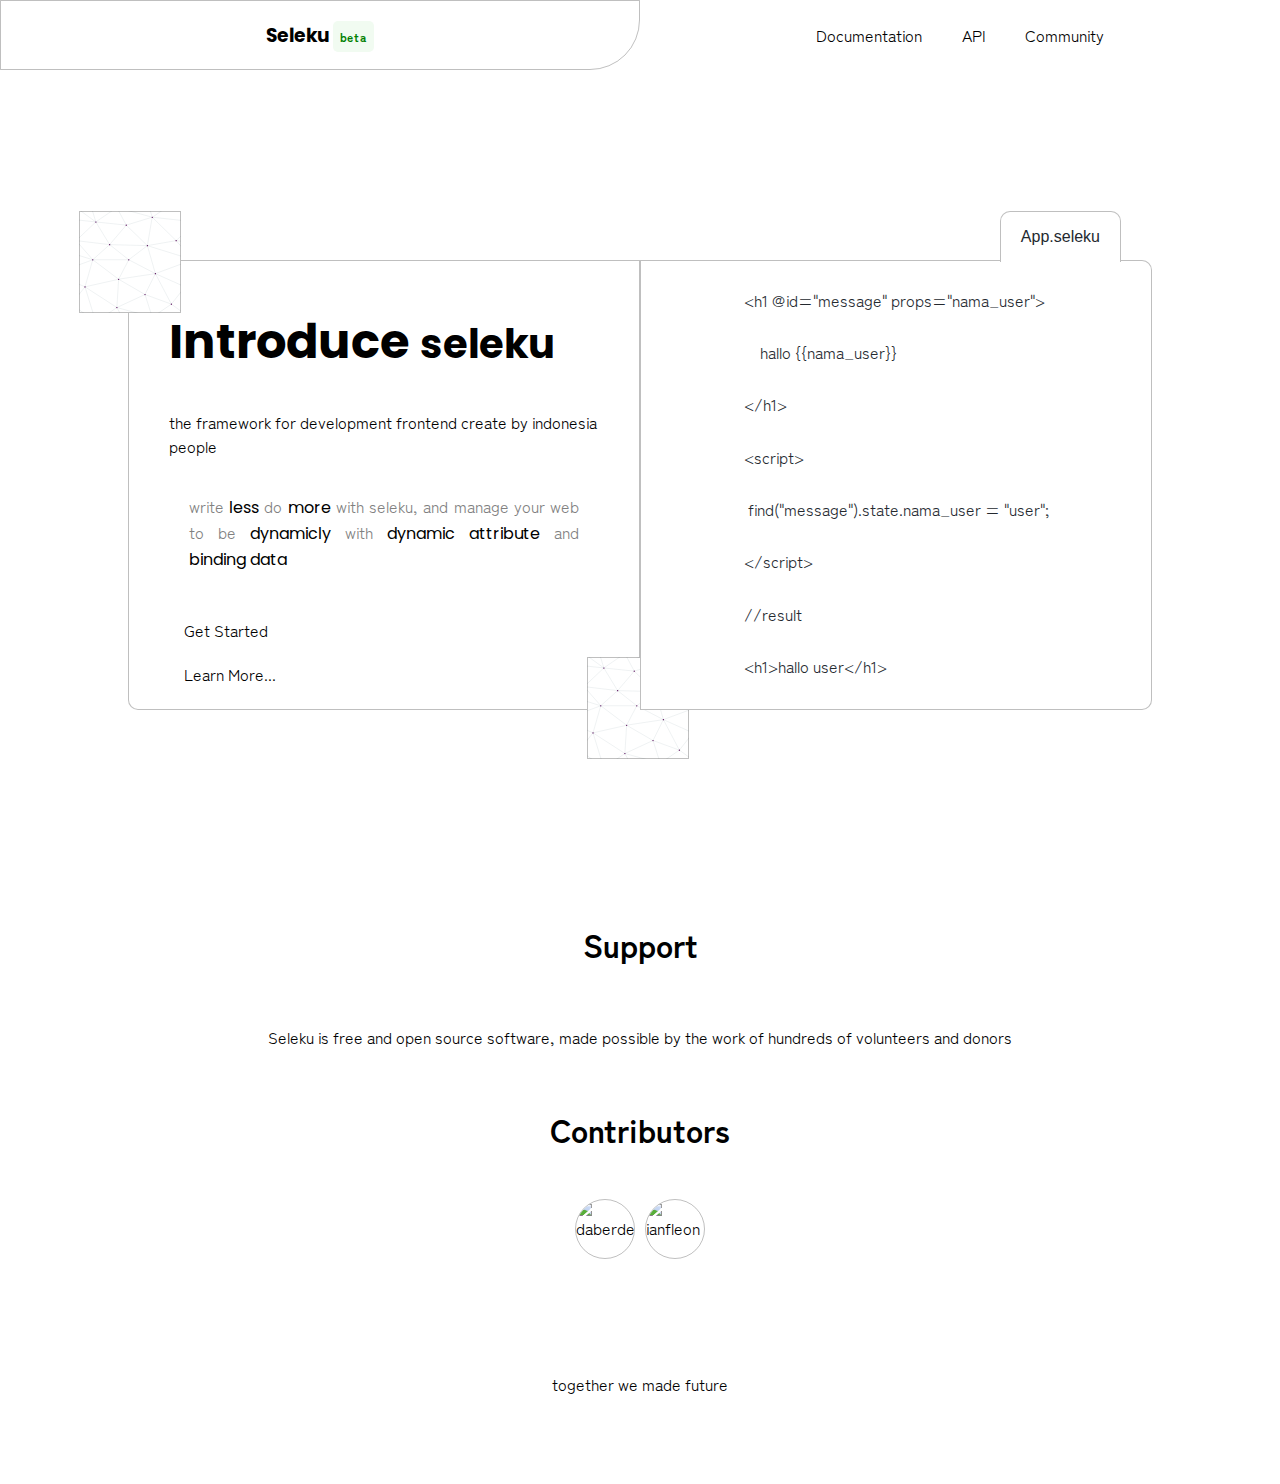
==== commit 28cdadb0: "Update index.html" ====
--- a/index.html
+++ b/index.html
@@ -24,7 +24,7 @@
 	<div class="navbar">
 		<div class="left">
 			
-			<h3 class="title">Seleku</h3>
+			<h3 class="title">Seleku <small style="font-size: 12px; padding: 7px; border-radius: 5px; background: rgba(200,240,200,0.25); color: green;">beta</small></h3>
 
 		</div>
 		<div class="right">
@@ -59,7 +59,7 @@
 			</p>
 
 			<button class="btn">
-				Get Started
+				<a href="get-started">Get Started</a>
 			</button>
 
 			<button class="btn">
@@ -119,4 +119,4 @@
 	</div>
 
 </body>
-</html>+</html>
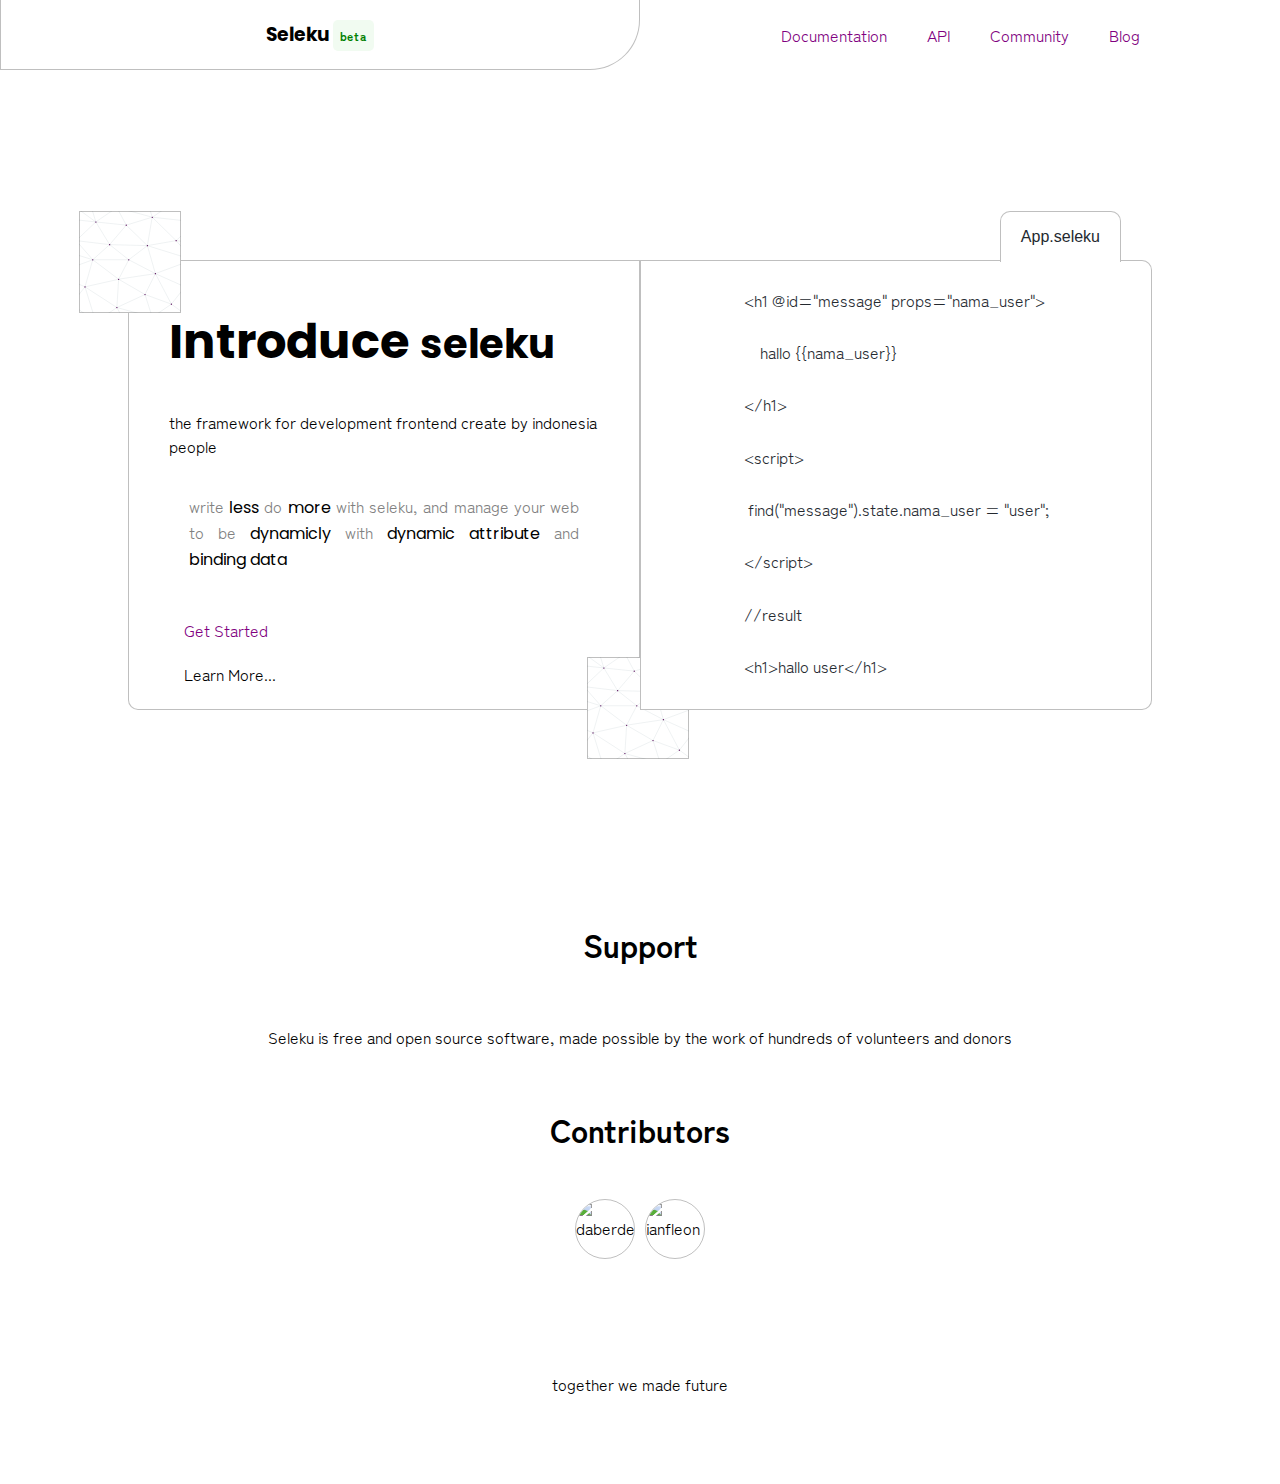
==== commit 0792af68: "Merge pull request #5 from daberpro/main" ====
--- a/index.html
+++ b/index.html
@@ -37,6 +37,9 @@
 			</li>
 			<li>
 				<a href="community.html">Community</a>
+			</li>
+			<li>
+				<a href="info/">Blog</a>
 			</li>
 
 		</div>
--- a/style.css
+++ b/style.css
@@ -36,7 +36,7 @@
 }
 
 a{
-	color: black;
+	color: purple;
 	text-decoration: none;
 }
 
@@ -60,6 +60,7 @@
 	align-items: center;
 	flex-wrap: wrap;
 	border: 1px solid rgba(0,0,0,0.25);
+	border-top: none;
 	border-radius: 0px 0px 50px 0px;	
 }
 
@@ -334,4 +335,4 @@
 	background: transparent;
 	color: var(--primary);
 	border: 0.2px solid var(--primary);
-}+}
